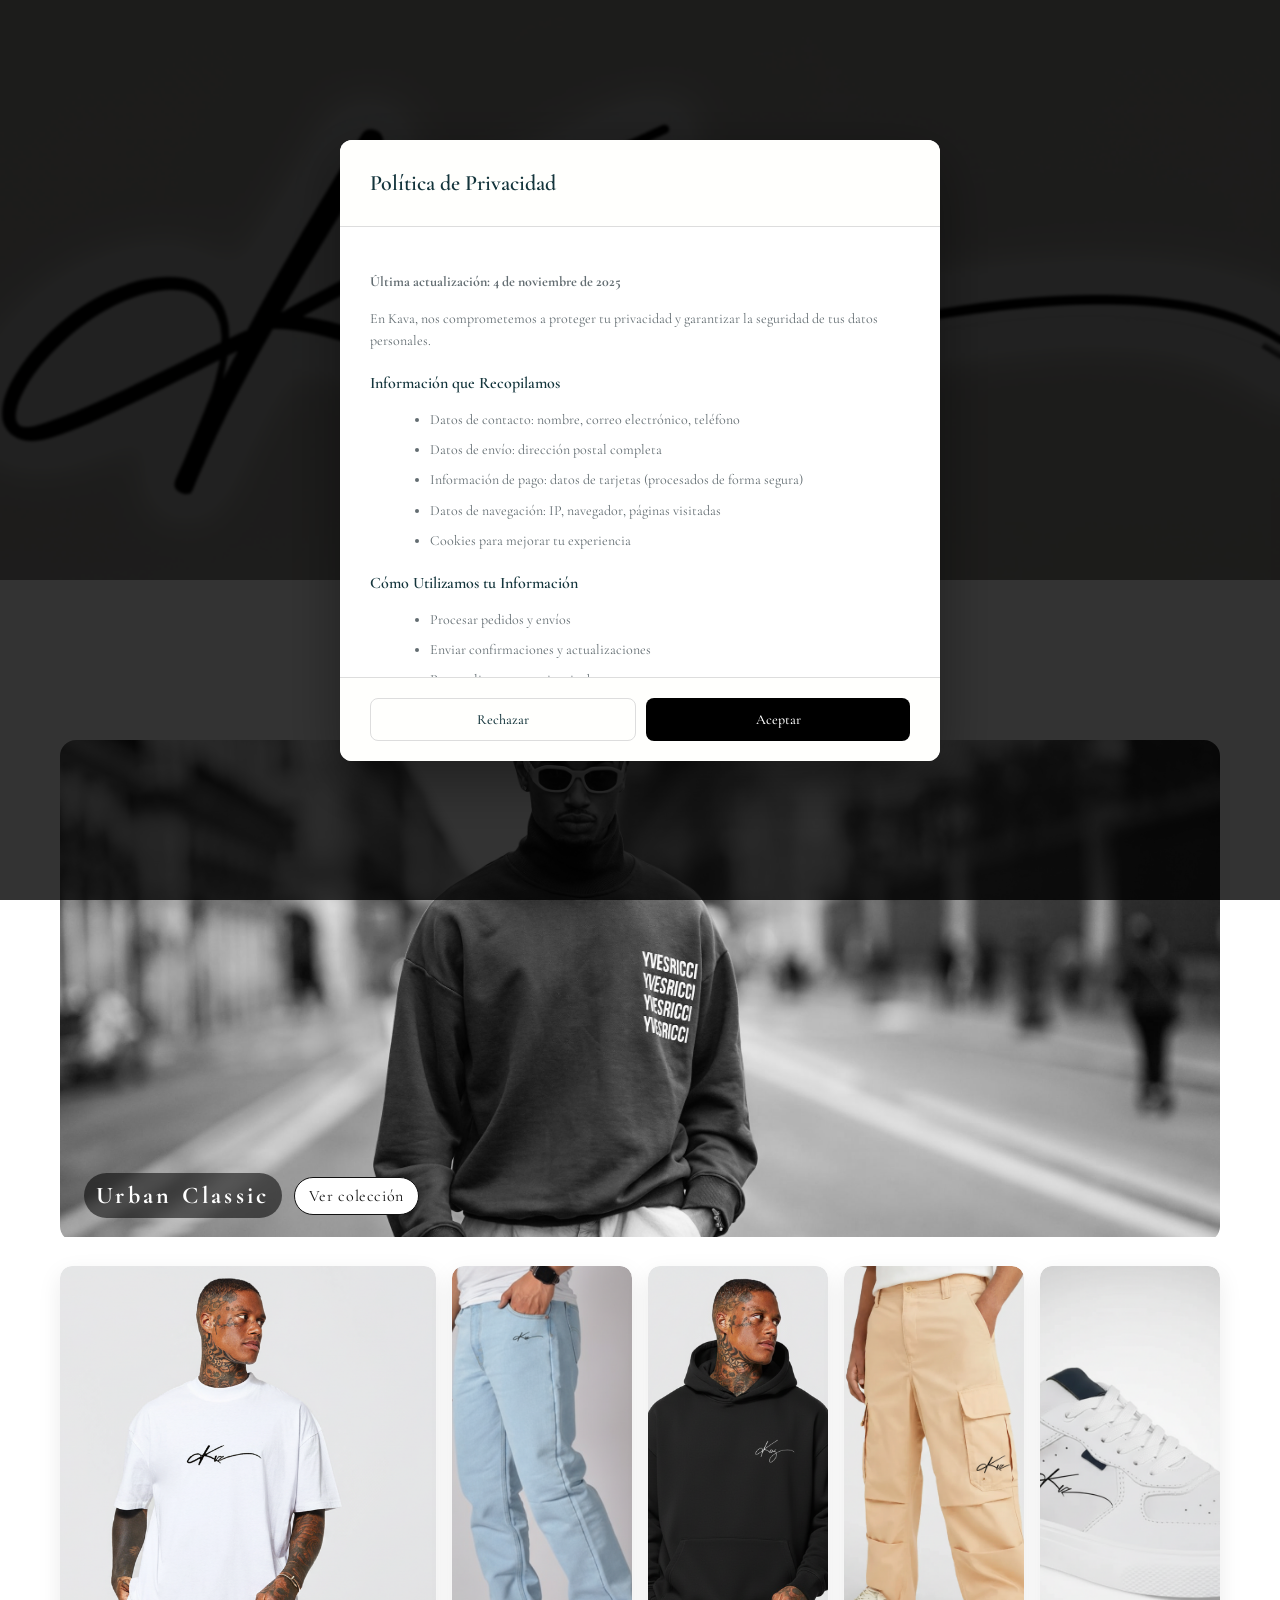
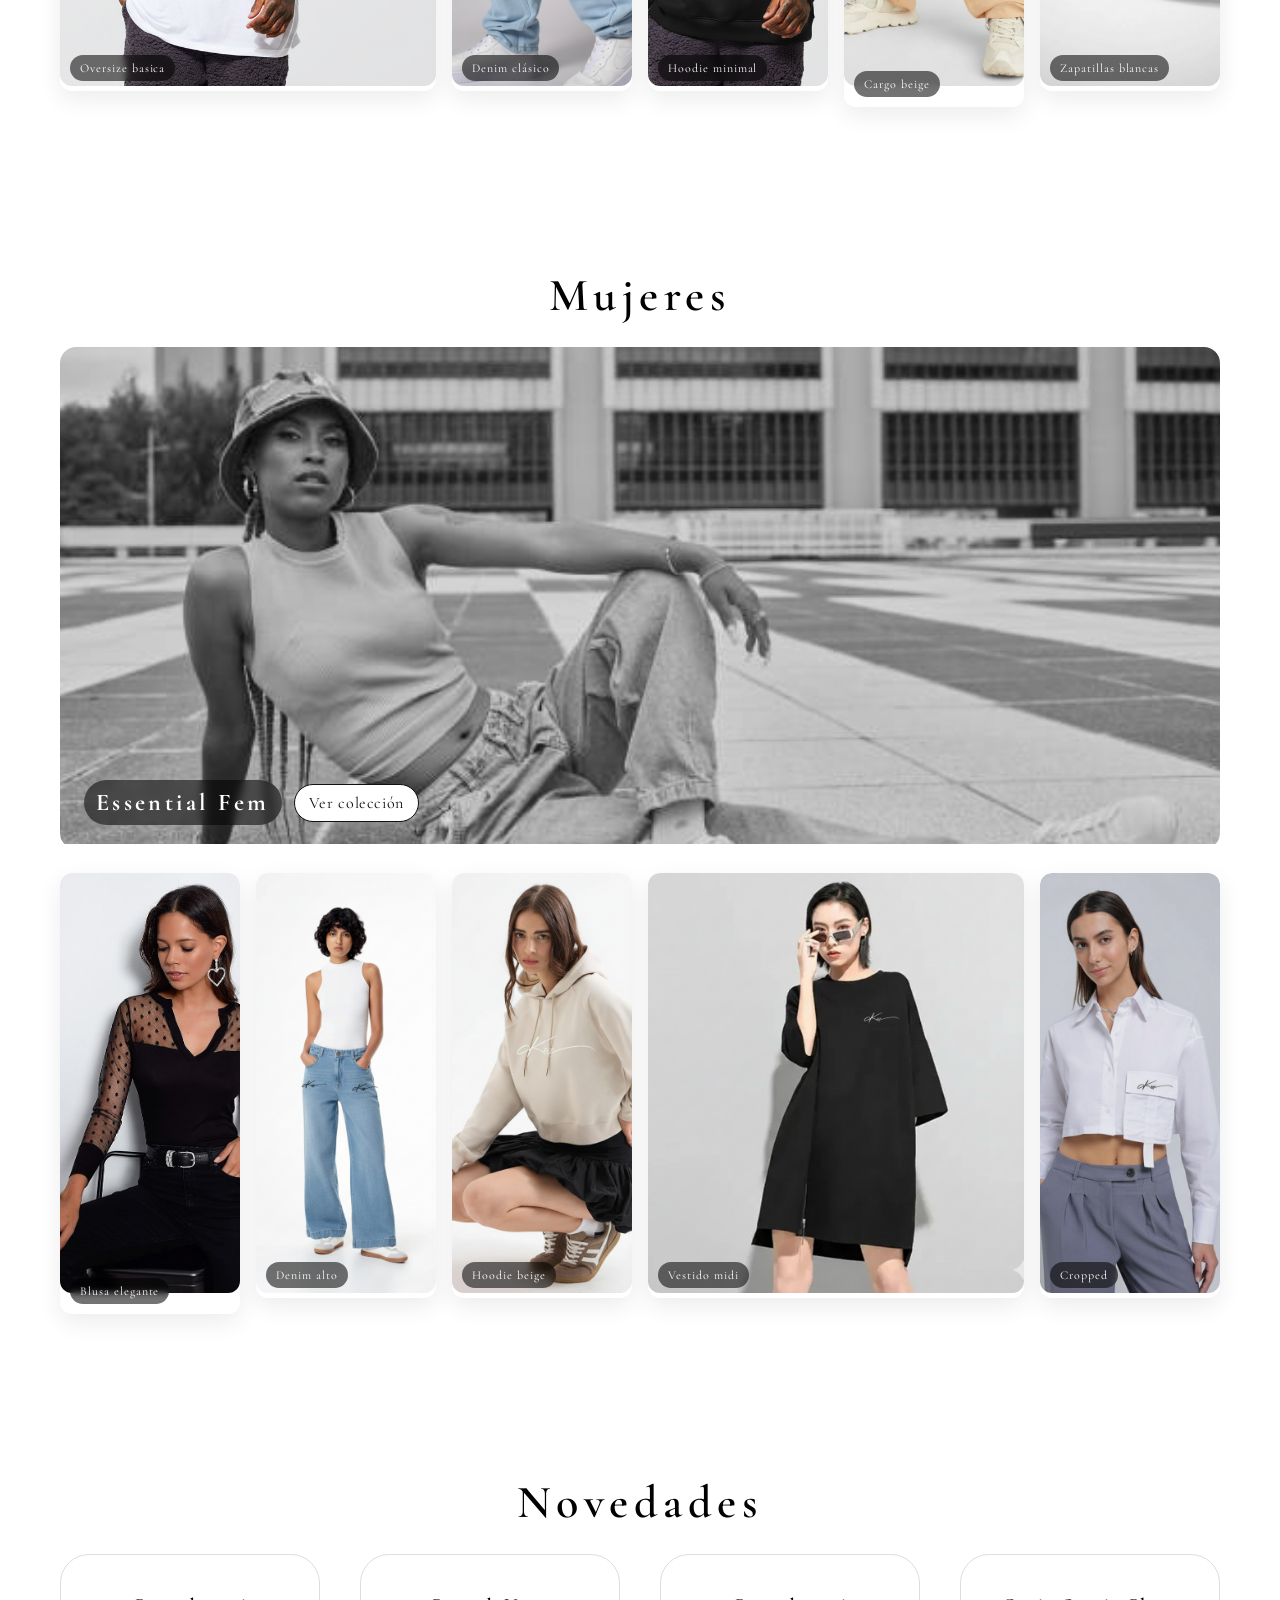
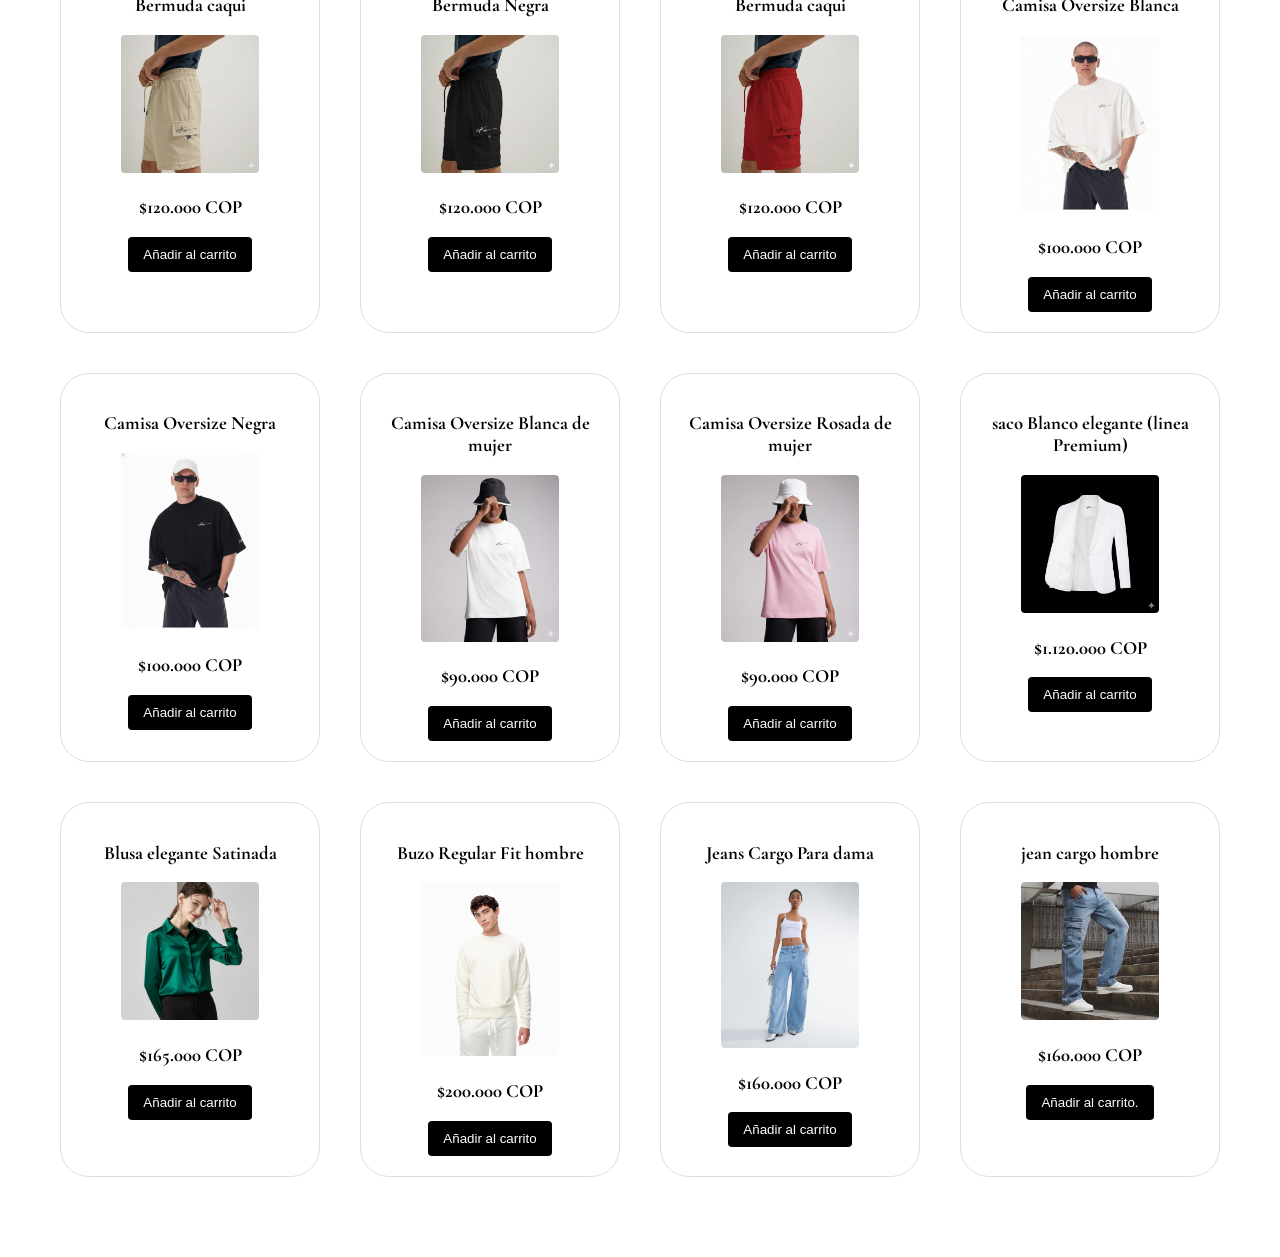
==== index.html @ ec17012c "CopiaTrabajo" ====
<!DOCTYPE html>
<html lang="es">
<head>
  <meta charset="UTF-8" />
  <meta name="viewport" content="width=device-width, initial-scale=1.0"/>
  <title>KAVA</title>
  <link rel="stylesheet" href="stilos.css">
  <link href="https://fonts.googleapis.com/css2?family=Cormorant+Garamond:wght@300;400;600&display=swap" rel="stylesheet">
</head>
<body>
  <section id="modal-privacidad">
    <article class="modal-box">
      <header class="modal-header">
        <h2>Política de Privacidad</h2>
      </header>
      <section class="modal-body">
        <p><strong>Última actualización: 4 de noviembre de 2025</strong></p>
        
        <p>En Kava, nos comprometemos a proteger tu privacidad y garantizar la seguridad de tus datos personales.</p>

        <h3>Información que Recopilamos</h3>
        <ul>
          <li>Datos de contacto: nombre, correo electrónico, teléfono</li>
          <li>Datos de envío: dirección postal completa</li>
          <li>Información de pago: datos de tarjetas (procesados de forma segura)</li>
          <li>Datos de navegación: IP, navegador, páginas visitadas</li>
          <li>Cookies para mejorar tu experiencia</li>
        </ul>

        <h3>Cómo Utilizamos tu Información</h3>
        <ul>
          <li>Procesar pedidos y envíos</li>
          <li>Enviar confirmaciones y actualizaciones</li>
          <li>Personalizar tu experiencia de compra</li>
          <li>Enviar ofertas y promociones (puedes darte de baja)</li>
          <li>Prevenir fraudes y proteger la seguridad</li>
        </ul>

        <h3>Tus Derechos</h3>
        <p>Tienes derecho a acceder, rectificar, eliminar y controlar el uso de tus datos personales. Contáctanos en <strong>privacidad@kava.com</strong></p>

        <h3>Seguridad</h3>
        <p>Implementamos medidas de seguridad técnicas y físicas para proteger tu información, incluyendo cifrado SSL/TLS.</p>

        <p style="margin-top: 20px;">Al hacer clic en "Aceptar", confirmas que has leído y aceptas nuestra Política de Privacidad.</p>
      </section>
      <footer class="modal-footer">
        <button class="btn-modal btn-rechazar" onclick="rechazarPrivacidad()">Rechazar</button>
        <button class="btn-modal btn-aceptar" onclick="aceptarPrivacidad()">Aceptar</button>
      </footer>
    </article>
  </section>
  <header id="mini-header" aria-label="Cabecera">
    <details id="menu-hamb">
      <summary id="hamburger" aria-label="Abrir menú">☰</summary>
      <nav id="nav" aria-label="Navegación principal">
        <ul role="list">
          <li><a href="#app">Inicio</a></li>
          <li><a href="#novedades">Novedades</a></li>
          <li><a href="Registro.html">Iniciar sesion</a></li>
          <li><a href="#hombres">Hombres</a></li>
          <li><a href="#mujeres">Mujeres</a></li>
          <li><a href="#contacto">Contactanos</a></li>
        </ul>
      </nav>
    </details>
    <span class="brand">KAVA</span>
    <a id="carrito-link" class="cart-link" href="carrito.html" target="_blank" aria-label="Abrir carrito" title="Carrito">🛒</a>
    <form id="buscador-form" role="search" aria-label="Buscar productos" action="#novedades">
      <label for="buscador" hidden>Buscar</label>
      <input id="buscador" name="q" type="search" placeholder="Buscar…" autocomplete="off" />
    </form>
  </header>
  <main id="app"></main>
  
  <section id="hombres" aria-label="Editorial Hombres" class="editorial">
  <h2>Hombres</h2>


  <figure class="ed-hero">
    <img src="imagenes/modelorev.png" alt="Editorial Hombres — KAVA" loading="lazy">
    <figcaption>
      <strong>Urban Classic</strong>
      <a href="#hombres" class="ed-btn">Ver colección</a>
    </figcaption>
  </figure>

  <section class="ed-grid" aria-label="Galería editorial hombres">
    <figure class="span-2">
      <img src="imagenes/modelooverbasicah.png" alt="Oversize basica" loading="lazy">
      <figcaption>Oversize basica</figcaption>
    </figure>

    <figure>
      <img src="imagenes/deniomclas.png" alt="Denim clásico" loading="lazy" >
      <figcaption>Denim clásico</figcaption>
    </figure>

    <figure>
      <img src="imagenes/hoodieminifinal.png" alt="Hoodie minimal" loading="lazy">
      <figcaption>Hoodie minimal</figcaption>
    </figure>

    <figure class="span-2h">
      <img src="imagenes/cargobe.png" alt="Cargo beige" loading="lazy">
      <figcaption>Cargo beige</figcaption>
    </figure>

    <figure>
      <img src="imagenes/tennis.png" alt="Zapatillas blancas" loading="lazy">
      <figcaption>Zapatillas blancas</figcaption>
    </figure>
  </section>
</section>

<section id="mujeres" aria-label="Editorial Mujeres" class="editorial">
  <h2>Mujeres</h2>

  <figure class="ed-hero">
    <img src="imagenes/modeleje1.jpg" alt="Editorial Mujeres — KAVA" loading="lazy">
    <figcaption>
      <strong>Essential Fem</strong>
      <a href="#mujeres" class="ed-btn">Ver colección</a>
    </figcaption>
  </figure>

  <section class="ed-grid" aria-label="Galería editorial mujeres">
    <figure class="span-2h">
      <img src="imagenes/modeloblusa.jpg" alt="Blusa elegante" loading="lazy">
      <figcaption>Blusa elegante</figcaption>
    </figure>

    <figure>
      <img src="imagenes/modeldennnnlarge.png" alt="Denim alto" loading="lazy">
      <figcaption>Denim alto</figcaption>
    </figure>

    <figure>
      <img src="imagenes/modelohoom.png" alt="Hoodie beige" loading="lazy">
      <figcaption>Hoodie beige</figcaption>
    </figure>

    <figure class="span-2">
      <img src="imagenes/midif.png" alt="Vestido midi" loading="lazy">
      <figcaption>Vestido midi</figcaption>
    </figure>

    <figure>
      <img src="imagenes/crropm.png" alt="Cropped " loading="lazy">
      <figcaption>Cropped </figcaption>
    </figure>
  </section>
</section>
<section id="novedades" aria-labelledby="titulo-novedades">
<!-- NOVEDADES FALTA POR COMPLETAR-->
 <h2 id="titulo-novedades">Novedades</h2>
  <article class="productos">
<section class="contenedor-productos">
    
    <article class="producto">
      <hgroup>
        <h3>Bermuda caqui</h3>
      </hgroup>
      <figure class="zoom-wrap">
        <img src="imagenes/bermudafin.png" alt="Bermuda caqui" width="250">
      </figure>
      <p class="price"><h3>$120.000 COP</h3></p>
      <button class="add-cart"
        data-id="bermuda-caqui"
        data-nombre="Bermuda caqui"
        data-precio="120000.00"
        data-imagen="imagenes/bermudafin.png"
        data-color="Caqui">
        Añadir al carrito
      </button>
    </article>
        <article class="producto">
      <hgroup>
        <h3>Bermuda Negra</h3>
      </hgroup>
      <figure class="zoom-wrap">
        <img src="imagenes/bermudanegra.png.png" alt="Bermuda Negra width="250">
      </figure>
      <p class="price"><h3>$120.000 COP</h3></p>
      <button class="add-cart"
        data-id="bermuda-negra"
        data-nombre="Bermuda Negra"
        data-precio="120000.00"
        data-imagen="imagenes/bermudanegra.png.png"
        data-color="negro">
        Añadir al carrito
      </button>
    </article>
    <article class="producto">
      <hgroup>
        <h3>Bermuda caqui</h3>
      </hgroup>
      <figure class="zoom-wrap">
        <img src="imagenes/bermudaroja.png" alt="Bermuda roja" width="250">
      </figure>
      <p class="price"><h3>$120.000 COP</h3></p>
      <button class="add-cart"
        data-id="bermuda-roja"
        data-nombre="Bermuda roja"
        data-precio="120000.00"
        data-imagen="imagenes/bermudaroja.png"
        data-color="Rojo">
        Añadir al carrito
      </button>
    </article>
    <article class="producto">
      <hgroup>
        <h3>Camisa Oversize Blanca</h3>
      </hgroup>
      <figure class="zoom-wrap">
        <img src="imagenes/camisaoverblan.png" alt="Camisa Blanca Oversize" width="250">
      </figure>
      <p class="price"><h3>$100.000 COP</h3></p>
      <button class="add-cart"
        data-id="Camisa-Oversize-Blanca"
        data-nombre="Camisa Oversize Blanca"
        data-precio="100000.00"
        data-imagen="imagenes/camisaoverblan.png"
        data-color="Blanca">
        Añadir al carrito
      </button>
    </article>
    <article class="producto">
      <hgroup>
        <h3>Camisa Oversize Negra</h3>
      </hgroup>
      <figure class="zoom-wrap">
        <img src="imagenes/overnegra.png" alt="Camisa Oversize Negra" width="250">
      </figure>
      <p class="price"><h3>$100.000 COP</h3></p>
      <button class="add-cart"
        data-id="Camisa-Oversize-Negra"
        data-nombre="Camisa Oversize Negra"
        data-precio="100000.00"
        data-imagen="imagenes/overnegra.png"
        data-color="negro">
        Añadir al carrito
      </button>
    </article>
    <article class="producto">
      <hgroup>
        <h3>Camisa Oversize Blanca de mujer</h3>
      </hgroup>
      <figure class="zoom-wrap">
        <img src="imagenes/overmujerbla.png" alt="Camisa Blanca mujeres" width="250">
      </figure>
      <p class="price"><h3>$90.000 COP</h3></p>
      <button class="add-cart"
        data-id="Camisa-Oversize-Blanca-de-mujer"
        data-nombre="Camisa Oversize Blanca de mujer"
        data-precio="90000.00"
        data-imagen="imagenes/overmujerbla.png"
        data-color="Blanca">
        Añadir al carrito
      </button>
    </article>
    <article class="producto">
      <hgroup>
        <h3>Camisa Oversize Rosada de mujer</h3>
      </hgroup>
      <figure class="zoom-wrap">
        <img src="imagenes/overmujrosa.png" alt="" width="250">
      </figure>
      <p class="price"><h3>$90.000 COP</h3></p>
      <button class="add-cart"
        data-id="Camisa-Oversize-Rosada-de-mujer"
        data-nombre="Camisa Oversize Rosada de mujer"
        data-precio="90000"
        data-imagen="imagenes/overmujrosa.png"
        data-color="Rosada">
        Añadir al carrito
      </button>
    </article>
    <article class="producto">
      <hgroup>
        <h3>saco Blanco elegante (linea Premium)</h3>
      </hgroup>
      <figure class="zoom-wrap">
        <img src="imagenes/blazerfull.jpg" alt="saco Blanco elegante" width="250">
      </figure>
      <p class="price"><h3>$1.120.000 COP</h3></p>
      <button class="add-cart"
        data-id="saco-Blanco-elegante"
        data-nombre="saco Blanco elegante"
        data-precio="1120000"
        data-imagen="imagenes/blazerfull.jpg"
        data-color="Blanco">
        Añadir al carrito
      </button>
    </article>
    <article class="producto">
      <hgroup>
        <h3>Blusa elegante Satinada</h3>
      </hgroup>
      <figure class="zoom-wrap">
        <img src="imagenes/blusaelegamuj.jpg" alt="Blusa elegante Satinada" width="250">
      </figure>
      <p class="price"><h3>$165.000 COP</h3></p>
      <button class="add-cart"
        data-id="Blusa-elegante-Satinada"
        data-nombre="Blusa elegante Satinada"
        data-precio="165000"
        data-imagen="imagenes/blusaelegamuj.jpg"
        data-color="Caqui">
        Añadir al carrito
      </button>
    </article>
    <article class="producto">
      <hgroup>
        <h3>Buzo Regular Fit hombre</h3>
      </hgroup>
      <figure class="zoom-wrap">
        <img src="imagenes/buzoregularfit.jpg" alt="Buzo Regular Fit hombre" width="250">
      </figure>
      <p class="price"><h3>$200.000 COP</h3></p>
      <button class="add-cart"
        data-id="Buzo-Regular-Fit-hombre"
        data-nombre="Buzo Regular Fit hombre"
        data-precio="200000"
        data-imagen="imagenes/buzoregularfit.jpg"
        data-color="Blanco">
        Añadir al carrito
      </button>
    </article>
    <article class="producto">
      <hgroup>
        <h3>Jeans Cargo Para dama</h3>
      </hgroup>
      <figure class="zoom-wrap">
        <img src="imagenes/jeancargodama.jpg" alt="Jeans Cargo Para dama" width="250">
      </figure>
      <p class="price"><h3>$160.000 COP</h3></p>
      <button class="add-cart"
        data-id="Jeans-Cargo-Para-dama"
        data-nombre="Jeans Cargo Para dama"
        data-precio="160000"
        data-imagen="imagenes/jeancargodama.jpg"
        data-color="Classic">
        Añadir al carrito
      </button>
    </article>
    <article class="producto">
      <hgroup>
        <h3>jean cargo hombre</h3>
      </hgroup>
      <figure class="zoom-wrap">
        <img src="imagenes/jeancargoh.png" alt="jean cargo hombre" width="250">
      </figure>
      <p class="price"><h3>$160.000 COP</h3></p>
      <button class="add-cart"
        data-id="jean-cargo-hombre"
        data-nombre="jean cargo hombre"
        data-precio="160000"
        data-imagen="imagenes/jeancargoh.png"
        data-color="Classic">
        Añadir al carrito.
      </button>
    </article>
</section>
  <script src="funciones.js"></script>
</body>
</html>
---- stilos.css ----
:root { --bg:#ffffff; --mh:64px; }  
*{box-sizing:border-box}
html,body{margin:0;padding:0}
body{font-family:"Cormorant Garamond",serif; height:200vh}

#mini-header{
  position: fixed; inset-inline:0; top:0; z-index:1200;
  background: rgba(0,0,0,0.35); color:#fff; backdrop-filter: blur(6px);
  border-bottom: 1px solid rgba(255,255,255,.18);
  min-height: var(--mh);
  display: grid; grid-template-columns: 64px 1fr 64px; align-items:center;
  transform: translateY(-100%); transition: transform .35s ease;
}
#mini-header.show{ transform: translateY(0) }  /* aparece al bajar */
#mini-header .brand{
  text-align:center; font-size:36px; font-weight:600; letter-spacing:.18em;
  pointer-events:none; user-select:none;
}

#menu-hamb{ justify-self:start; margin-left:12px; position:fixed }
#hamburger{
  list-style:none; -webkit-user-select:none; user-select:none;
  font-size:28px; line-height:1; color:#fff; background:transparent;
  border:none; padding:6px 10px; cursor:pointer;
}
#hamburger::-webkit-details-marker{ display:none }

#menu-hamb > #nav{
  position: left; left:0; right:0; top:var(--mh);
  background:rgba(255, 248, 248, 0.858); backdrop-filter: blur(6px);
  border-bottom: 1px solid rgba(255,255,255,.18);
  max-height: calc(100vh - var(--mh)); overflow:auto;
  opacity:0; translate: 0 -8px; pointer-events:none;
  transition: opacity .22s ease, translate .22s ease;
  z-index: 2000;
}
#menu-hamb[open] > #nav{ opacity:1; translate:0 0; pointer-events:auto }

#menu-hamb #nav ul{
  margin:0; padding:16px; list-style:none;
  display:flex; flex-direction:column; align-items:center; gap:14px;
}
#menu-hamb #nav a{
  color:rgb(255,255,255,.35); text-decoration:none; letter-spacing:.12em; font-size:18px;
}

#hamburger:focus-visible, #menu-hamb #nav a:focus-visible{
  outline:2px solid #fff; outline-offset:2px;
}

.hero{
  text-align:center; padding-top:160px; padding-bottom:160px;
  background: url("imagenes/logoficialof.png") center center/cover no-repeat; position:relative;
}
.hero::before{
  content:""; position:absolute; inset:0; background: rgba(0,0,0,0.35);
  backdrop-filter: blur(1px);
}
.hero h1{
  position:relative; font-size:140px; font-weight:600; letter-spacing:.18em;
  margin:0; color:#fff; text-transform:uppercase; transition:transform .3s ease-out; transform-origin:center;
}
.hero p{
  position:relative; font-size:32px; font-weight:300; margin-top:20px;
  letter-spacing:.16em; color:#fff; transition:opacity .3s ease-out;
}
@media (max-width:768px){
  .hero h1{ font-size:90px }
  .hero p{ font-size:22px }
}

#novedades{
  padding: 80px 20px;
  scroll-margin-top: 80px;
  max-width: 1200px; margin-inline: auto;
  text-align: center;
}
#novedades h2{
  font-family: "Cormorant Garamond", serif;
  font-size: clamp(32px, 5vw, 46px);
  letter-spacing: .12em; font-weight: 600; margin: 0 0 24px;
}

#grid-productos{
  display: grid; gap: 18px;
  grid-template-columns: repeat(4, minmax(0, 1fr));
}
@media (max-width:1100px){ #grid-productos{ grid-template-columns: repeat(3,1fr) } }
@media (max-width:800px){  #grid-productos{ grid-template-columns: repeat(2,1fr) } }
@media (max-width:520px){  #grid-productos{ grid-template-columns: 1fr } }


#grid-productos article figure{
  margin: 0; border: 1px solid rgba(0,0,0,.12);
  background: #fff; border-radius: 14px; overflow: hidden;
  box-shadow: 0 6px 18px rgba(0,0,0,.06);
}
#grid-productos img{
  width: 100%; aspect-ratio: 4/5; object-fit: cover;
  filter: grayscale(100%); transition: filter .3s ease, transform .3s ease;
}
#grid-productos article:hover img{ filter: none; transform: scale(1.02) }

#grid-productos figcaption{ padding: 14px; display: grid; gap: 8px; text-align: left }
#grid-productos strong{ font-family:"Cormorant Garamond", serif; font-size: 20px; letter-spacing:.04em }
#grid-productos .tallas{ color:#666 }
#grid-productos em{ font-style: normal; color: #8a7a39; font-weight: 600 }


#grid-productos button[data-add]{
  justify-self: start; background: transparent; color: #111;
  border: 1px solid #111; border-radius: 999px;
  padding: 8px 14px; cursor: pointer; transition: .25s; letter-spacing: .04em;
}
#grid-productos article:hover button[data-add]{ border-color:#000; color:#000 }
#grid-productos button[data-add]:hover{ background:#111; color:#fff }

.colores{ margin: 4px 0 2px; padding: 0; list-style: none; display: inline-flex; gap: 8px }
.colores li{ list-style: none }
.colores button{
  inline-size: 18px; block-size: 18px; border-radius: 50%;
  border: 1px solid #111; background: var(--c,#ccc); cursor: pointer;
  display: inline-block; padding: 0;
}
.colores button[aria-pressed="true"]{
  outline: 2px solid #8a7a39; outline-offset: 2px;
}

#grid-productos img[alt="imagen no disponible"]{ filter:none; background:#f4f4f4 }

#mini-header{
  display: grid;
  grid-template-columns: 64px 1fr minmax(160px, 320px);
  column-gap: 12px;
  align-items: center;
  padding-inline: 8px;
}

#buscador-form{
  justify-self: end;
}
#buscador{
  inline-size: clamp(160px, 28vw, 320px);
  block-size: 36px;
  border-radius: 999px;
  padding: 0 14px;
  border: 1px solid rgba(255,255,255,.35);
  background: color-mix(in srgb, black 35%, transparent);
  color: #fff;
  outline: none;
  font: inherit;
}
#buscador::placeholder{ color: rgba(255,255,255,.8) }
#buscador:focus{ border-color: #fff }


[hidden]{ display: none !important; }

#mini-header{ position: fixed; top:0; left:0; right:0; z-index:1200 }
#mini-header .brand{
  position: absolute;
  left: 50%;
  top: 50%;
  transform: translate(-50%, -50%);
  pointer-events: none; 
}
#mini-header{
  display: block;            
  min-height: var(--mh, 64px);
  padding-inline: 8px;
}
#buscador-form{
  position: absolute;
  right: 12px;
  top: 50%;
  transform: translateY(-50%);
  z-index: 1300;           
}

#buscador{
  appearance: none;
  inline-size: clamp(160px, 15vw, 320px);
  block-size: 36px;  
  border-radius: 999px;
  border: 1px solid rgba(255,255,255,.35);
  background: color-mix(in srgb, rgba(255,255,255,.14) 40%, transparent);
  backdrop-filter: blur(4px);
  color: #fff;
  font: inherit;
  outline: none;
  transition: border-color .2s ease, box-shadow .2s ease, background .2s ease;
}
#buscador::placeholder{ color: rgba(255,255,255,.85) }
#buscador:focus{
  border-color: #fff;
  box-shadow: 0 0 0 3px rgba(255,255,255,.25);
  background: color-mix(in srgb, rgba(255,255,255,.18) 55%, transparent);
}
@media (max-width: 420px){
  #buscador{ inline-size: 160px }
}
section[id]{ scroll-margin-top: 100px } 

.editorial{
  padding: 80px 20px;
  max-width: 1200px;
  margin-inline: auto;
  text-align: center;
}
.editorial > h2{
  font-family: "Cormorant Garamond", serif;
  font-size: clamp(32px, 5vw, 46px);
  letter-spacing: .12em;
  font-weight: 600;
  margin: 0 0 24px;
}

/* Hero editorial */
.ed-hero{
  margin: 0 0 24px;
  position: relative;
  border-radius: 16px;
  overflow: hidden;
}
.ed-hero img{
  width: 100%;
  aspect-ratio: 21/9;
  object-fit: cover;
  filter: grayscale(100%);
  transition: filter .35s ease, transform .35s ease;
}
.ed-hero:hover img{ filter: none; transform: scale(1.03) }
.ed-hero figcaption{
  position: absolute; inset: auto 24px 24px 24px;
  display: inline-flex; gap: 12px; align-items: center;
}
.ed-hero strong{
  font-size: clamp(18px, 2.6vw, 24px);
  letter-spacing: .14em;
  background: rgba(0,0,0,.55);
  color: #fff;
  padding: 8px 12px;
  border-radius: 999px;
  backdrop-filter: blur(4px);
}
.ed-btn{
  text-decoration: none;
  border: 1px solid #111;
  color:#111;
  background:#fff;
  padding: 8px 14px;
  border-radius: 999px;
  letter-spacing: .04em;
  transition:.25s;
}
.ed-btn:hover{ background:#111; color:#fff }

.ed-grid{
  display: grid;
  gap: 16px;
  grid-template-columns: repeat(6, minmax(0, 1fr));
}
.ed-grid figure{
  margin: 0;
  border-radius: 12px;
  overflow: hidden;
  position: relative;
  box-shadow: 0 8px 24px rgba(0,0,0,.08);
}
.ed-grid img{
  width: 100%;
  height: 420px;
  object-fit: cover;
  object-position: center;
  border-radius: 12px;
}
.ed-grid figure:hover img{ filter: none; transform: scale(1.02) 

}


.ed-grid figcaption{
  position: absolute; left: 10px; bottom: 10px;
  background: rgba(0,0,0,.55);
  color: #fff;
  padding: 6px 10px;
  border-radius: 999px;
  font-size: 12px;
  letter-spacing: .08em;
  backdrop-filter: blur(3px);
}

.ed-grid .span-2{ grid-column: span 2 }
.ed-grid .span-2h{ grid-row: span 2 }

@media (max-width: 1100px){
  .ed-grid{ grid-template-columns: repeat(4, 1fr) }
}
@media (max-width: 760px){
  .ed-grid{ grid-template-columns: repeat(2, 1fr) }
  .ed-hero img{ aspect-ratio: 16/9 }
}
@media (max-width: 480px){
  .ed-grid{ grid-template-columns: 1fr }
  .ed-grid .span-2, .ed-grid .span-2h{ grid-column: span 1; grid-row: span 1 }
}
/* Botón Carrito (negro) en el mini-header */
#carrito-link.cart-link{
  position: absolute;
  top: 50%;
  /* lo ubicamos a la izquierda del buscador sin mover tu layout */
  right : 12px;
  transform: translateY(-50%) translateX(calc(-1 * (clamp(160px, 15vw, 320px) + 48px)));
  z-index: 1350;

  display: inline-flex; align-items: center; justify-content: center;
  inline-size: 36px; block-size: 36px; border-radius: 999px;

  background: #000;      /* negro */
  color: #fff;           /* icono blanco para contraste */
  border: 1px solid rgba(255,255,255,.35);
  text-decoration: none; font-size: 18px; line-height: 1;
  transition: transform .2s ease, box-shadow .2s ease;
}
#carrito-link.cart-link:hover{
  box-shadow: 0 6px 18px rgba(0,0,0,.35);
  transform: translateY(-50%) translateX(calc(-1 * (clamp(160px, 15vw, 320px) + 48px))) scale(1.05);
}
@media (max-width: 420px){
  #carrito-link.cart-link{
    transform: translateY(-50%) translateX(calc(-1 * (160px + 48px)));
  }
}
.brand2{
  position:relative; font-size:140px; font-weight:600; letter-spacing:.18em;
  margin:0; color:#fff; text-transform:uppercase; transition:transform .3s ease-out; transform-origin:center;
}
    #modal-privacidad {
      position: fixed;
      top: 0;
      left: 0;
      width: 100%;
      height: 100%;
      background: rgba(0, 0, 0, 0.8);
      z-index: 99999;
      display: flex;
      align-items: center;
      justify-content: center;
      padding: 20px;
    }

    #modal-privacidad.oculto {
      display: none;
    }

    .modal-box {
      background: white;
      max-width: 600px;
      width: 100%;
      max-height: 85vh;
      border-radius: 12px;
      overflow: hidden;
      box-shadow: 0 20px 60px rgba(0, 0, 0, 0.4);
    }

    .modal-header {
      padding: 30px;
      border-bottom: 1px solid #ddd;
      background: #fffffd;
    }

    .modal-header h2 {
      font-size: 22px;
      font-weight: 600;
      color: #13343b;
      margin: 0;
      font-family: 'Cormorant Garamond', serif;
    }

    .modal-body {
      padding: 30px;
      max-height: 50vh;
      overflow-y: auto;
      background: white;
    }

    .modal-body p {
      margin-bottom: 15px;
      line-height: 1.6;
      color: #626c71;
      font-size: 14px;
    }

    .modal-body h3 {
      margin-top: 20px;
      margin-bottom: 10px;
      font-size: 16px;
      font-weight: 600;
      color: #13343b;
      font-family: 'Cormorant Garamond', serif;
    }

    .modal-body ul {
      margin-left: 20px;
      margin-bottom: 15px;
    }

    .modal-body li {
      margin-bottom: 8px;
      color: #626c71;
      line-height: 1.6;
      font-size: 14px;
    }

    .modal-footer {
      padding: 20px 30px;
      border-top: 1px solid #ddd;
      display: flex;
      gap: 10px;
      background: #fffffd;
    }

    .btn-modal {
      flex: 1;
      padding: 12px 20px;
      border: none;
      border-radius: 8px;
      font-size: 14px;
      font-weight: 500;
      cursor: pointer;
      transition: all 0.2s;
      font-family: 'Cormorant Garamond', serif;
    }

    .btn-aceptar {
      background: #000000;
      color: white;
    }

    .btn-aceptar:hover {
      background: #333333;
    }

    .btn-rechazar {
      background: transparent;
      color: #13343b;
      border: 1px solid #ddd;
    }

    .btn-rechazar:hover {
      background: #f5f5f5;
    }

    /* Estilos para igualar el menú con el fondo gris - SÓLIDO */
    #menu-hamb[open] #nav,
    #nav {
      background: rgba(255, 255, 255, 0.35) !important;
      border: none !important;
      box-shadow: none !important;
      backdrop-filter: none !important;
      -webkit-backdrop-filter: none !important;
    }

    #nav ul {
      background: transparent !important;
      padding: 20px;
      margin: 0;
    }

    #nav li {
      list-style: none;
      margin: 10px 0;
    }

    #nav li a {
      color: #000000 !important;
      font-weight: 500 !important;
      text-decoration: none;
      display: block;
      padding: 10px 15px;
      border-radius: 6px;
      transition: all 0.2s;
    }

    #nav li a:hover {
      background: rgba(255, 255, 255, 0.3) !important;
      color: #333333 !important;
    }

    @media (max-width: 768px) {
      .modal-box {
        max-height: 90vh;
      }
      
      .modal-header, .modal-body, .modal-footer {
        padding: 20px;
      }
      
      .modal-footer {
        flex-direction: column;
      }
    }
/* tarjetas con productos*/

.contenedor-productos {
  display: flex;
  justify-content: center;
  gap: 40px;
  flex-wrap: wrap;
  margin-top: 20px;
}
.producto:hover{
  cursor:pointer;
  background-color: rgba(0,0,0,.12);
}
.producto {
  border: 1px solid #ddd;
  border-radius: 29px;
  padding: 20px;
  width: 260px;
  background-color: #fff;
  text-align: center;
}

.producto img {
  width: 100%;
  border-radius: 4px;
}
.price {
  font-weight: bold;
  margin: 10px 0;
}
.add-cart {
  background-color: black;
  color: white;
  border: none;
  padding: 10px 15px;
  cursor: pointer;
  border-radius: 4px;
  transition: background-color 0.3s ease;
}

.add-cart:hover {
  background-color: #333;
}
/* correcion mini-header responsivo*/
/* ===== SOLO MÓVIL ===== */
@media (max-width: 768px){

  /* 1) Convertimos la barra superior en flex (cubre header o tus clases comunes) */
  header, .header, .topbar, .top-bar {
    display: flex;
    align-items: center;
    gap: 10px;
  }

  /* 2) El carrito ya no es absolute en móvil */
  #carrito-link.cart-link{
    position: fixed !important;
    right: auto !important;
    left: auto !important;
    transform: none !important;
    display: inline-flex;
    width: 36px; height: 36px;      /* área táctil cómoda */
    border-radius: 50%;
    align-items: center; justify-content: center;
    order: 1;                        /* va justo después del menú (order:0 por defecto) */
    margin-left: 8px;                /* separarlo del menú */
    z-index: 10;
  }

  /* 3) Orden de los demás elementos */
  .brand{ 
    order: 2;                        
    white-space: nowrap;
    min-width: fit-content;
  }

  #buscador-form{
    order: 3;                        /* buscador al final */
    flex: 1;                         /* ocupa el espacio restante sin montarse */
    min-width: 100px;
  }
}
/* ===== SOLO MÓVIL ===== */
@media (max-width: 768px){

  /* Header en modo layout */
  header, .header, .topbar, .top-bar {
    display: flex;
    align-items: center;
    justify-content: flex-start;
    gap: 8px;
    position: relative;
    z-index: 4000; /* Siempre por encima del overlay */
  }

  /* Carrito va junto al menú */
  #carrito-link.cart-link{
    position: relative !important;
    transform: none !important;
    margin-left: 60px;
    order: 1;
    z-index: 4500; /* Más arriba aún */
  }

  /* KAVA centrado */
  .brand{
    order: 2;
    flex: 1;
    text-align: center;
    white-space: nowrap;
  }

  /* Buscador al final, adaptándose al espacio */
  #buscador-form{
    order: 3;
    flex: 1;
    min-width: 90px;
  }

  /* === CLAVE: Cuando el menú está abierto (details open), NO tapar el header === */
  #menu-hamb[open] {
    z-index: 2000; /* menú por debajo del header */
  }

  #menu-hamb[open] header,
  #menu-hamb[open] .header{
    z-index: 5000; /* header por encima */
  }
}
/* Imagen se puede salir de la tarjeta */
.zoom-wrap {
  position: relative;
  overflow: visible;   /* <-- Ahora puede sobresalir ✨ */
  cursor: zoom-in;
}

.zoom-wrap img {
  transition: transform .35s ease, filter .35s ease;
  transform-origin: center;
  will-change: transform;
}

/* Al hacer zoom */
.zoom-wrap.zoomed img {
  transform: scale(2.85);    /* Ajusta el nivel de salida */
  filter: brightness(1.08);
  cursor: zoom-out;
}

/* Añadimos una sombra de lujo cuando sobresale */
.zoom-wrap.zoomed {
  z-index: 50;               /* por encima de las demás tarjetas */
}

.zoom-wrap.zoomed img {
  position: relative;
  box-shadow: 0 18px 45px rgba(0,0,0,0.28); /* sombra elegante */
}
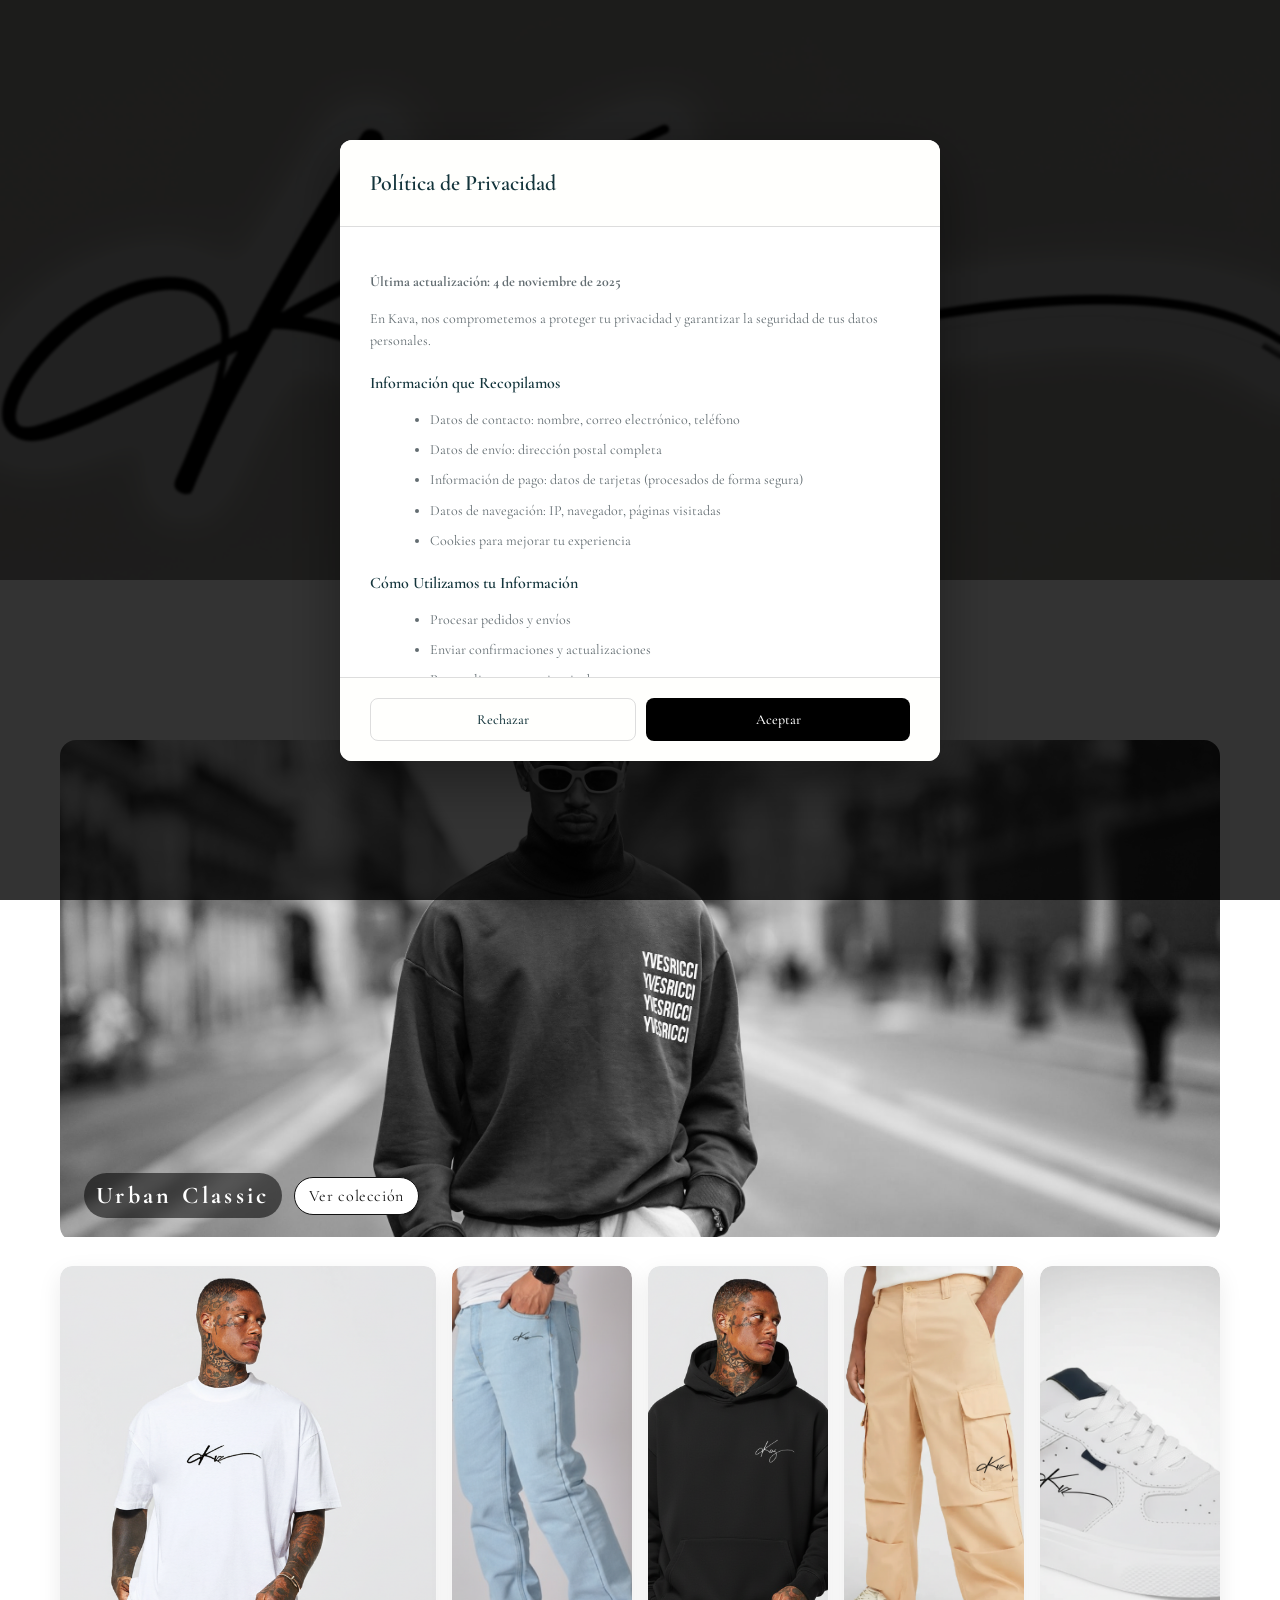
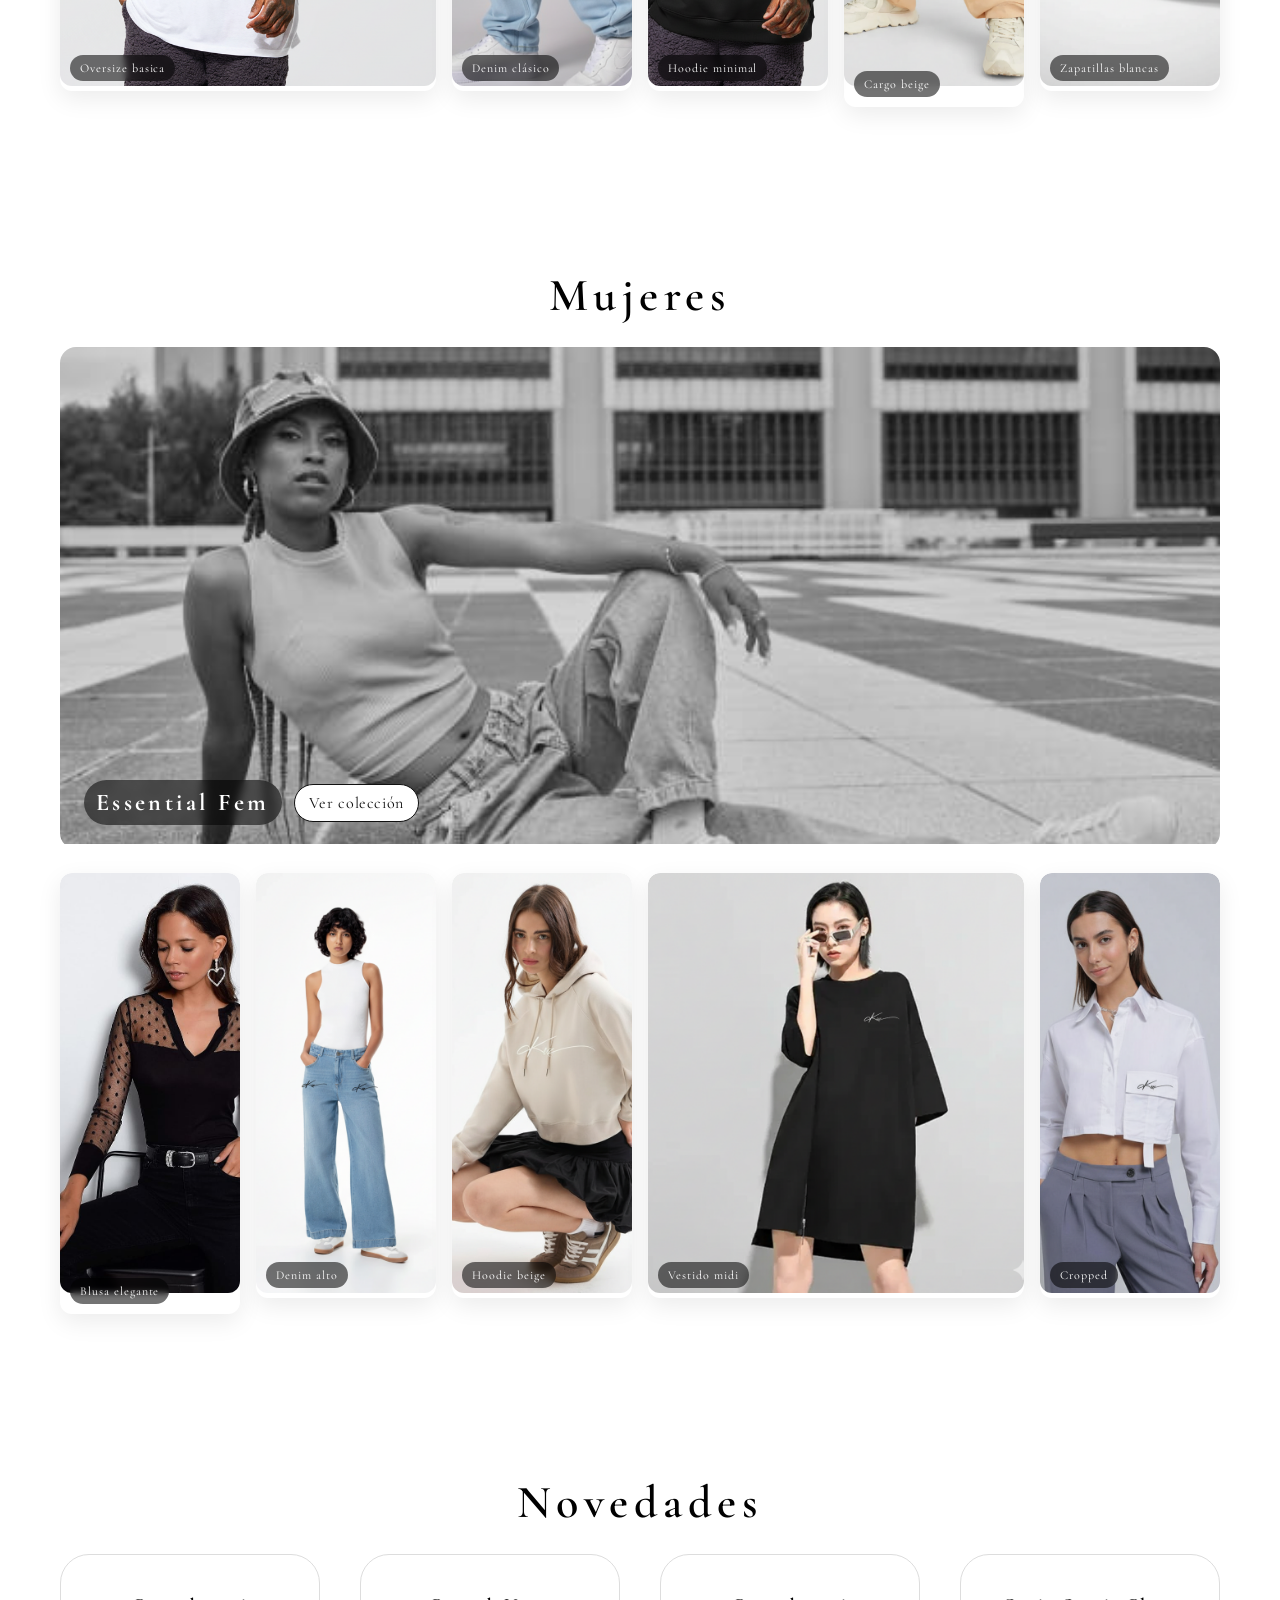
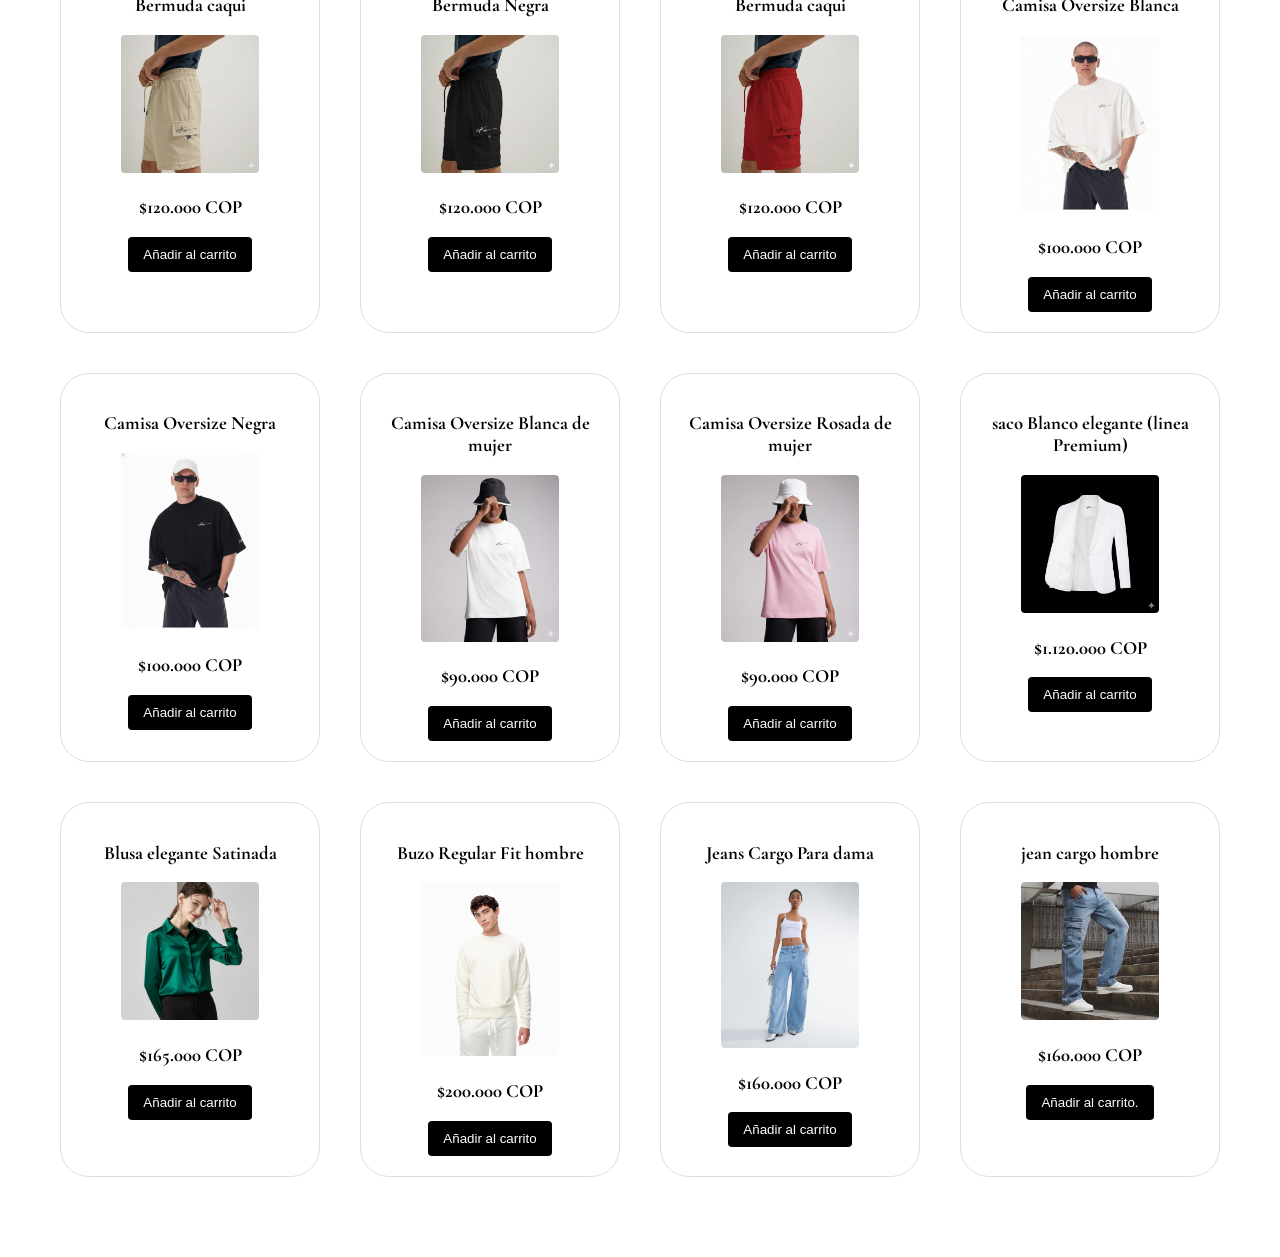
==== commit cd01ffd4: "cambiofinal" ====
--- a/index.html
+++ b/index.html
@@ -66,6 +66,37 @@
     </details>
     <span class="brand">KAVA</span>
     <a id="carrito-link" class="cart-link" href="carrito.html" target="_blank" aria-label="Abrir carrito" title="Carrito">🛒</a>
+    <!-- Trigger (icono usuario) -->
+<button id="user-trigger" class="icon-btn" type="button" aria-haspopup="menu" aria-expanded="false" hidden>
+  <!-- SVG ícono usuario (estilo outline) -->
+  <svg width="22" height="22" viewBox="0 0 24 24" fill="none" aria-hidden="true">
+    <circle cx="12" cy="8" r="4" stroke="currentColor" stroke-width="1.8"/>
+    <path d="M4 20c0-4 4-6 8-6s8 2 8 6" stroke="currentColor" stroke-width="1.8" stroke-linecap="round"/>
+  </svg>
+</button>
+
+<!-- Menú del usuario -->
+<nav id="user-menu" class="user-menu" role="menu" hidden>
+  <button type="button" role="menuitem" id="go-profile">Perfil</button>
+  <button type="button" role="menuitem" id="logout">Cerrar sesión</button>
+</nav>
+<!-- Trigger (icono + nombre) -->
+<button id="user-trigger" class="icon-chip" type="button" aria-haspopup="menu" aria-expanded="false" hidden>
+  <span class="icon-circle" aria-hidden="true">
+    <svg width="18" height="18" viewBox="0 0 24 24" fill="none">
+      <circle cx="12" cy="8" r="4" stroke="currentColor" stroke-width="1.8"/>
+      <path d="M4 20c0-4 4-6 8-6s8 2 8 6" stroke="currentColor" stroke-width="1.8" stroke-linecap="round"/>
+    </svg>
+  </span>
+  <span id="user-trigger-name" class="chip-name">Invitado</span>
+</button>
+
+<!-- Menú -->
+<nav id="user-menu" class="user-menu" role="menu" hidden>
+  <button type="button" role="menuitem" id="go-profile">Perfil</button>
+  <button type="button" role="menuitem" id="logout">Cerrar sesión</button>
+</nav>
+
     <form id="buscador-form" role="search" aria-label="Buscar productos" action="#novedades">
       <label for="buscador" hidden>Buscar</label>
       <input id="buscador" name="q" type="search" placeholder="Buscar…" autocomplete="off" />
--- a/stilos.css
+++ b/stilos.css
@@ -323,6 +323,7 @@
   transition: transform .2s ease, box-shadow .2s ease;
 }
 #carrito-link.cart-link:hover{
+  
   box-shadow: 0 6px 18px rgba(0,0,0,.35);
   transform: translateY(-50%) translateX(calc(-1 * (clamp(160px, 15vw, 320px) + 48px))) scale(1.05);
 }
@@ -658,3 +659,109 @@
   position: relative;
   box-shadow: 0 18px 45px rgba(0,0,0,0.28); /* sombra elegante */
 }
+/* --- Icono usuario (junto al carrito) --- */
+.icon-btn{
+  position: absolute;
+  top: 50%;
+  right: 12px;
+  transform: translateY(-50%) translateX(calc(-1 * (clamp(160px, 15vw, 320px) + 48px + 44px))); /* buscador + carrito(36~48) + icon(44) */
+  z-index: 1349;
+  inline-size: 36px; block-size: 36px;
+  border-radius: 50%;
+  border: 1px solid rgba(255,255,255,.35);
+  background: #000; color: #fff;
+  display: inline-grid; place-items: center;
+  cursor: pointer;
+  transition: box-shadow .2s ease, transform .2s ease;
+}
+.icon-btn:hover{ box-shadow: 0 6px 18px rgba(0,0,0,.35) }
+
+/* Menú flotante */
+.user-menu{
+  position: absolute;
+  top: calc(var(--mh,64px) + 8px);
+  right: 12px;
+  min-width: 180px;
+  background: #fff;
+  border: 1px solid rgba(0,0,0,.1);
+  border-radius: 10px;
+  box-shadow: 0 18px 45px rgba(0,0,0,.22);
+  padding: 6px;
+  z-index: 5000;
+}
+.user-menu button{
+  width: 100%;
+  text-align: left;
+  background: transparent;
+  border: 0;
+  padding: 10px 12px;
+  border-radius: 8px;
+  font: inherit; color: #111; cursor: pointer;
+}
+.user-menu button:hover{ background: #f4f4f4 }
+
+/* Móvil: icono se integra al layout del header */
+@media (max-width:768px){
+  .icon-btn{
+    position: relative !important;
+    transform: none !important;
+    order: 1;
+    margin-left: 8px;
+    z-index: 4500;
+  }
+  .user-menu{
+    right: 8px;
+    top: calc(var(--mh,64px) + 6px);
+  }
+}
+
+/* helper */
+[hidden]{ display:none !important; }
+/* Chip usuario (icono + nombre) */
+.icon-chip {
+  position: absolute;
+  top: 50%;
+  right: 12px;
+  transform: translateY(-50%) 
+             translateX(calc(-1 * (clamp(160px, 15vw, 320px) + 48px + 48px))); /* igual separación que carrito */
+  z-index: 1349;
+  display: inline-flex;
+  align-items: center;
+  gap: 8px;
+  height: 36px;
+  max-width: 260px;
+  padding: 0 12px;
+  border-radius: 999px;
+  border: 1px solid rgba(255, 255, 255, 0.35);
+  background: #000;
+  color: #fff;
+  font: inherit;
+  font-weight: 700;
+  cursor: pointer;
+  transition: box-shadow 0.2s ease;
+}
+.icon-chip:hover {
+  box-shadow: 0 6px 18px rgba(0, 0, 0, 0.35);
+}
+
+
+/* Menú */
+.user-menu{
+  position:absolute; top:calc(var(--mh,64px) + 8px); right:12px;
+  min-width:200px; background:#fff; color:#111;
+  border:1px solid rgba(0,0,0,.1); border-radius:12px; padding:6px;
+  box-shadow:0 18px 45px rgba(0,0,0,.22); z-index:5000;
+}
+.user-menu button{
+  width:100%; text-align:left; background:transparent; border:0;
+  padding:10px 12px; border-radius:8px; font:inherit; cursor:pointer;
+}
+.user-menu button:hover{ background:#f4f4f4 }
+
+/* Móvil: se integra al header */
+@media (max-width:768px){
+  .icon-chip{ position:relative !important; transform:none !important; order:1; margin-left:8px; }
+  .chip-name{ display:none } /* en móvil solo icono; quita esta línea si quieres ver el nombre */
+  .user-menu{ right:8px; top:calc(var(--mh,64px) + 6px); }
+}
+[hidden]{ display:none !important; }
